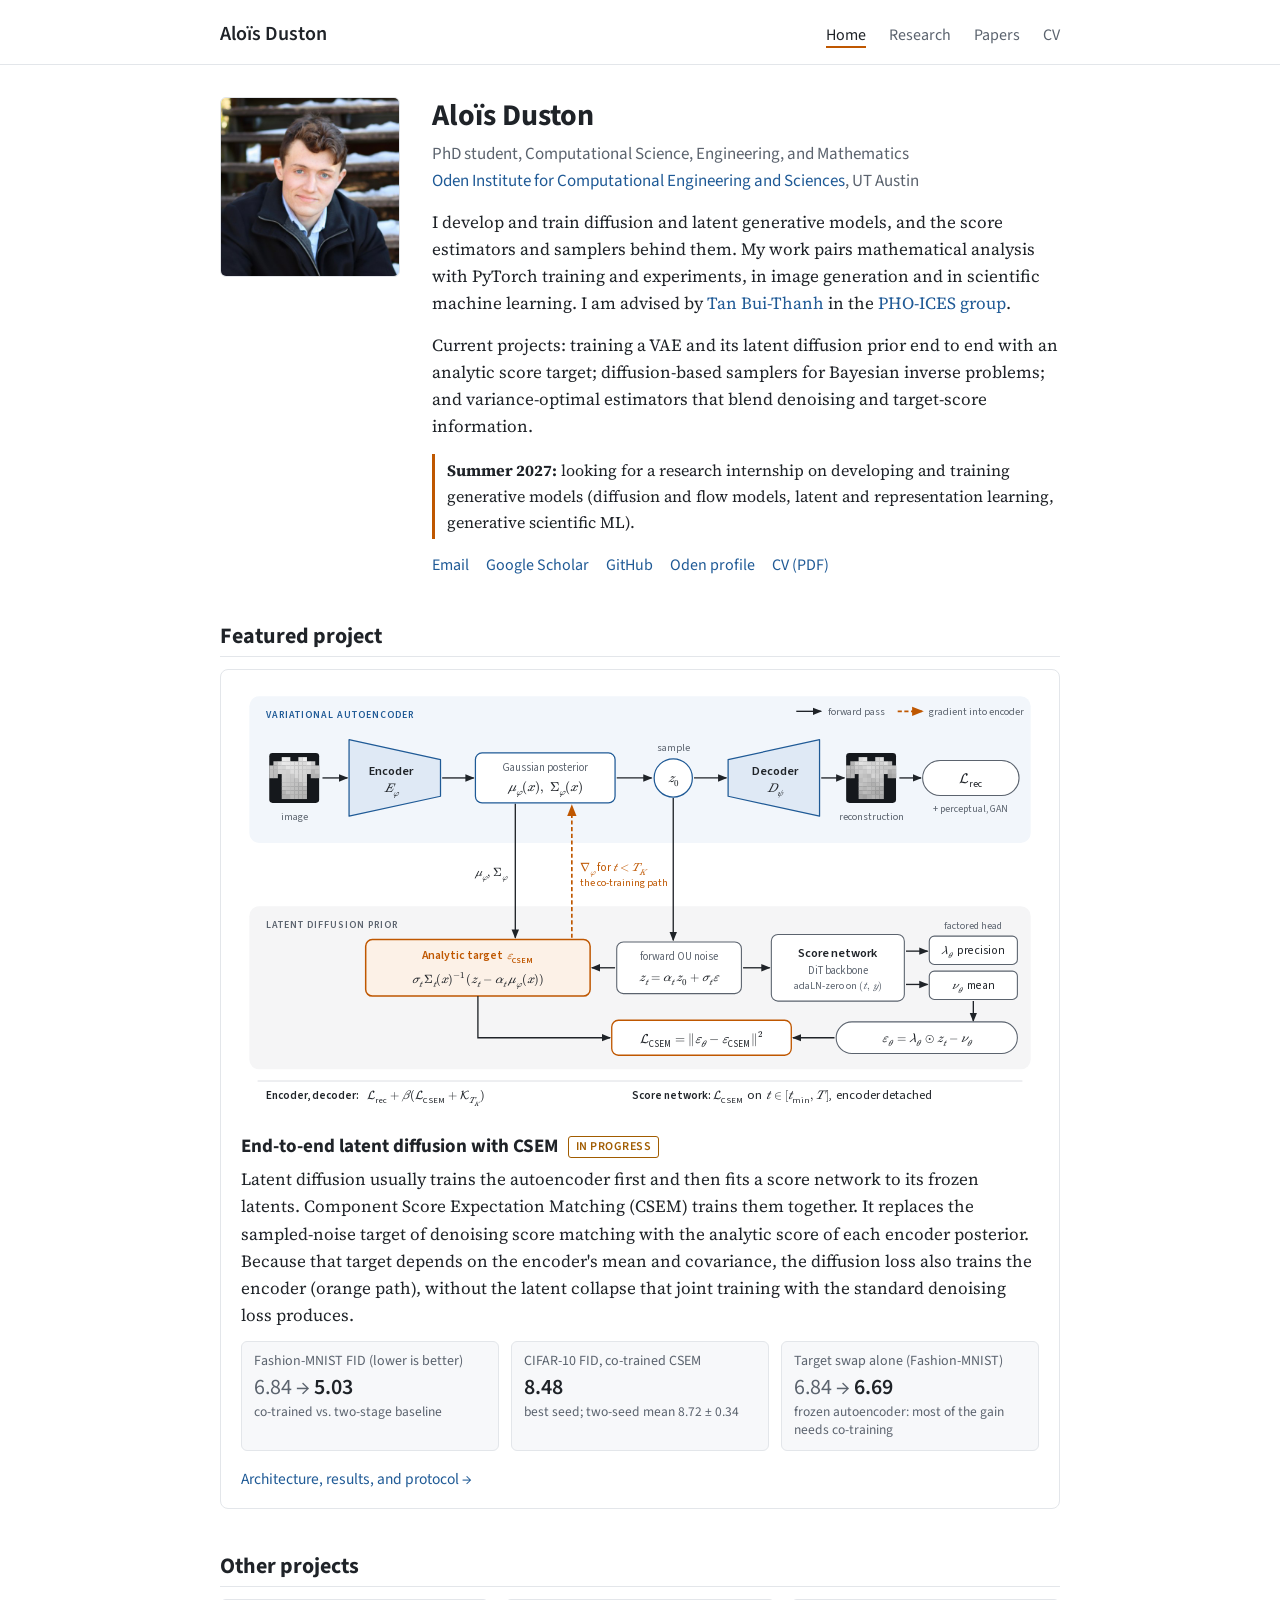
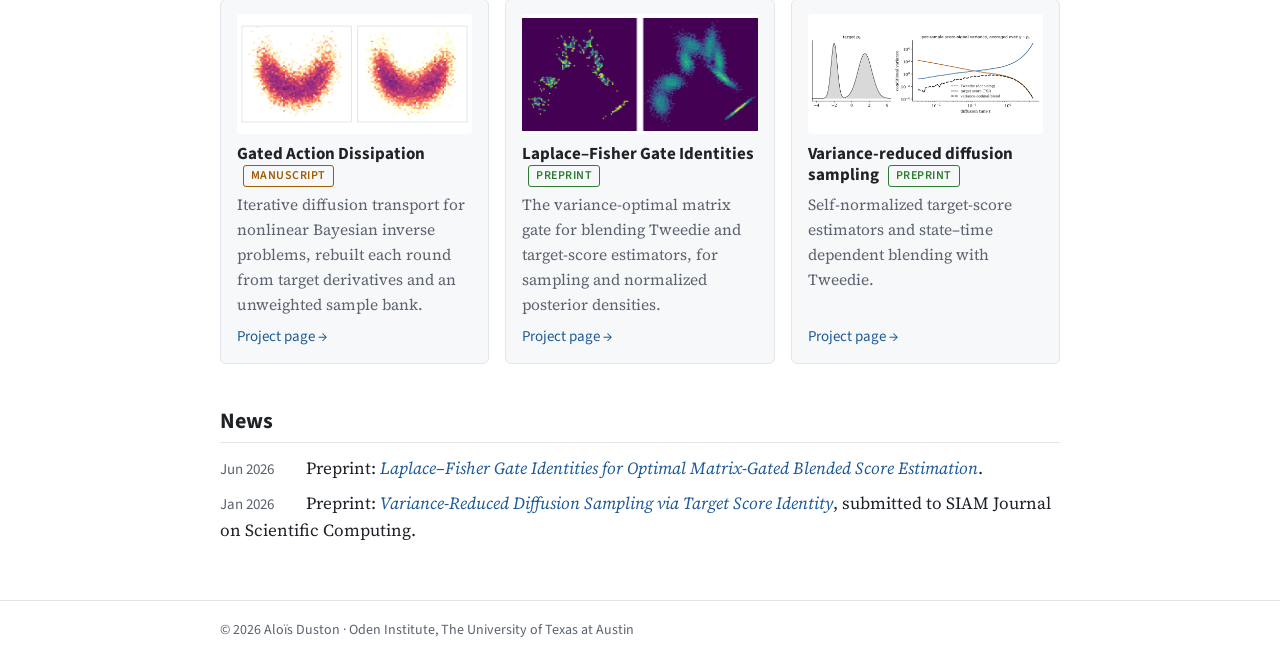
==== index.html @ 41636a91 "Add files via upload" ====
<!doctype html>
<html lang="en">
<head>
  <meta charset="utf-8">
  <meta name="viewport" content="width=device-width, initial-scale=1">
  <title>Aloïs Duston</title>
  <meta name="description" content="Aloïs Duston — PhD student at the Oden Institute, UT Austin. Develops and trains diffusion and latent generative models, score estimators, and diffusion samplers for Bayesian inverse problems.">
  <meta property="og:type" content="website">
  <meta property="og:title" content="Aloïs Duston — generative modeling and score-based methods">
  <meta property="og:description" content="PhD student at the Oden Institute, UT Austin: end-to-end latent diffusion (CSEM), variance-optimal score estimation, and diffusion samplers for Bayesian inverse problems.">
  <meta property="og:url" content="https://alduston.github.io/">
  <meta property="og:image" content="https://alduston.github.io/assets/img/og_card.png">
  <meta name="twitter:card" content="summary_large_image">
  <link rel="canonical" href="https://alduston.github.io/">
  <link rel="preconnect" href="https://fonts.googleapis.com">
  <link rel="preconnect" href="https://fonts.gstatic.com" crossorigin>
  <link href="https://fonts.googleapis.com/css2?family=Source+Sans+3:wght@400;600&family=Source+Serif+4:ital,wght@0,400;0,600;1,400&display=swap" rel="stylesheet">
  <link rel="stylesheet" href="assets/style.css">
  <script type="application/ld+json">
  {
    "@context": "https://schema.org",
    "@type": "Person",
    "name": "Aloïs Duston",
    "url": "https://alduston.github.io/",
    "jobTitle": "PhD student",
    "affiliation": {"@type": "Organization", "name": "Oden Institute for Computational Engineering and Sciences, The University of Texas at Austin"},
    "knowsAbout": ["diffusion models", "latent diffusion", "variational autoencoders", "score-based generative modeling", "Bayesian inverse problems", "scientific machine learning"],
    "sameAs": [
      "https://scholar.google.com/citations?user=nfPSQykAAAAJ",
      "https://github.com/alduston",
      "https://www.linkedin.com/in/alo%C3%AFs-duston-0512a819a/"
    ]
  }
  </script>
</head>
<body>
<header class="site">
  <div class="wrap">
    <a class="name" href="index.html">Aloïs Duston</a>
    <nav>
      <a href="index.html" class="active">Home</a>
      <a href="research.html">Research</a>
      <a href="papers.html">Papers</a>
      <a href="cv.html">CV</a>
    </nav>
  </div>
</header>

<main class="wrap">
  <section class="intro">
    <img class="portrait" src="assets/img/profile.jpg" alt="Aloïs Duston">
    <div>
      <h1>Aloïs Duston</h1>
      <div class="role">
        PhD student, Computational Science, Engineering, and Mathematics<br>
        <a href="https://oden.utexas.edu/">Oden Institute for Computational Engineering and Sciences</a>, UT Austin
      </div>
      <p>
        I develop and train diffusion and latent generative models, and the score estimators and
        samplers behind them. My work pairs mathematical analysis with PyTorch training and
        experiments, in image generation and in scientific machine learning. I am advised by
        <a href="https://oden.utexas.edu/people/directory/Tan-Bui/">Tan Bui-Thanh</a> in the
        <a href="https://phoices.netlify.app/">PHO-ICES group</a>.
      </p>
      <p>
        Current projects: training a VAE and its latent diffusion prior end to end with an analytic
        score target; diffusion-based samplers for Bayesian inverse problems; and
        variance-optimal estimators that blend denoising and target-score information.
      </p>
      <!-- Remove or edit this line once the internship search is settled. -->
      <p class="seeking">
        <b>Summer 2027:</b> looking for a research internship on developing and training generative
        models (diffusion and flow models, latent and representation learning, generative scientific ML).
      </p>
      <div class="links">
        <a href="mailto:alois.duston@utexas.edu">Email</a>
        <a href="https://scholar.google.com/citations?user=nfPSQykAAAAJ&amp;hl=en">Google Scholar</a>
        <a href="https://github.com/alduston">GitHub</a>
        <a href="https://oden.utexas.edu/people/directory/Alois-Duston/">Oden profile</a>
        <a href="assets/Alois_Duston_CV.pdf">CV (PDF)</a>
      </div>
    </div>
  </section>

  <h2>Featured project</h2>
  <section class="feature">
    <a href="research.html#csem"><img src="assets/img/csem_cotraining.svg" alt="CSEM co-training architecture: encoder, Gaussian posterior, decoder, a DiT score network with a factored head, and an analytic score target computed from the encoder's mean and covariance, through which gradients reach the encoder"></a>
    <h3>End-to-end latent diffusion with CSEM <span class="tag wip">In progress</span></h3>
    <p>
      Latent diffusion usually trains the autoencoder first and then fits a score network to its
      frozen latents. Component Score Expectation Matching (CSEM) trains them together. It replaces
      the sampled-noise target of denoising score matching with the analytic score of each encoder
      posterior. Because that target depends on the encoder's mean and covariance, the diffusion loss
      also trains the encoder (orange path), without the latent collapse that joint training with the
      standard denoising loss produces.
    </p>
    <!-- Fashion-MNIST tiles: Table 1 of the CSEM report (RK4, 20 steps), pending the matched audit.
         CIFAR-10 tile: current flat CSEM runs, epoch 800, RK4-20, CFG 2.5 (see research.html#csem). -->
    <div class="stats">
      <div class="stat">
        <div class="label">Fashion-MNIST FID (lower is better)</div>
        <div class="value"><span class="from">6.84 →</span> 5.03</div>
        <div class="ctx">co-trained vs. two-stage baseline</div>
      </div>
      <div class="stat">
        <div class="label">CIFAR-10 FID, co-trained CSEM</div>
        <div class="value">8.48</div>
        <div class="ctx">best seed; two-seed mean 8.72&nbsp;±&nbsp;0.34</div>
      </div>
      <div class="stat">
        <div class="label">Target swap alone (Fashion-MNIST)</div>
        <div class="value"><span class="from">6.84 →</span> 6.69</div>
        <div class="ctx">frozen autoencoder: most of the gain needs co-training</div>
      </div>
    </div>
    <a class="more" href="research.html#csem">Architecture, results, and protocol →</a>
  </section>

  <h2>Other projects</h2>
  <div class="cards three">
    <div class="card">
      <img src="assets/img/gad_thumb.png" alt="Earthquake-location posterior, depth versus offset: NUTS reference and annealed GN-GAD">
      <h3>Gated Action Dissipation <span class="tag wip">Manuscript</span></h3>
      <p>Iterative diffusion transport for nonlinear Bayesian inverse problems, rebuilt each round from target derivatives and an unweighted sample bank.</p>
      <a class="more" href="research.html#gad">Project page →</a>
    </div>
    <div class="card">
      <img src="assets/img/lfgi_thumb.png" alt="Samples from an eight-dimensional mixture: Tweedie score estimator (fragmented) beside LFGI (smooth, matching the target)">
      <h3>Laplace–Fisher Gate Identities <span class="tag preprint">Preprint</span></h3>
      <p>The variance-optimal matrix gate for blending Tweedie and target-score estimators, for sampling and normalized posterior densities.</p>
      <a class="more" href="research.html#lfgi">Project page →</a>
    </div>
    <div class="card">
      <img src="assets/img/tsi_blend.png" alt="Tweedie and target-score variance across diffusion time">
      <h3>Variance-reduced diffusion sampling <span class="tag preprint">Preprint</span></h3>
      <p>Self-normalized target-score estimators and state–time dependent blending with Tweedie.</p>
      <a class="more" href="research.html#tsi">Project page →</a>
    </div>
  </div>

  <h2>News</h2>
  <ul class="plain news">
    <li><span class="date">Jun 2026</span> Preprint: <a href="https://arxiv.org/abs/2606.25169"><i>Laplace–Fisher Gate Identities for Optimal Matrix-Gated Blended Score Estimation</i></a>.</li>
    <li><span class="date">Jan 2026</span> Preprint: <a href="https://arxiv.org/abs/2601.01594"><i>Variance-Reduced Diffusion Sampling via Target Score Identity</i></a>, submitted to SIAM Journal on Scientific Computing.</li>
  </ul>
</main>

<footer>
  <div class="wrap">© 2026 Aloïs Duston · Oden Institute, The University of Texas at Austin</div>
</footer>
</body>
</html>
---- assets/style.css ----
:root {
  --text: #1f2328;
  --muted: #5b636e;
  --rule: #e3e6ea;
  --link: #1f5a96;
  --accent: #bf5700;          /* UT burnt orange, used sparingly */
  --bg: #ffffff;
  --card: #f7f8fa;
  --ok: #2e7d32;
  --wip: #a15c00;
  --sans: "Source Sans 3", "Helvetica Neue", Arial, sans-serif;
}

* { box-sizing: border-box; }

html { -webkit-text-size-adjust: 100%; }

body {
  margin: 0;
  background: var(--bg);
  color: var(--text);
  font: 17px/1.6 "Source Serif 4", Georgia, "Times New Roman", serif;
}

a { color: var(--link); text-decoration: none; }
a:hover { text-decoration: underline; }

.wrap { max-width: 880px; margin: 0 auto; padding: 0 20px; }

/* ---------- header / nav ---------- */
header.site {
  border-bottom: 1px solid var(--rule);
  font-family: var(--sans);
}
header.site .wrap {
  display: flex; flex-wrap: wrap; align-items: baseline; justify-content: space-between;
  gap: 8px 24px; padding-top: 18px; padding-bottom: 14px;
}
header.site .name { font-size: 20px; font-weight: 600; color: var(--text); }
header.site nav a { margin-left: 20px; color: var(--muted); font-size: 16px; }
header.site nav a:first-child { margin-left: 0; }
header.site nav a.active { color: var(--text); border-bottom: 2px solid var(--accent); }
header.site nav a:hover { color: var(--text); text-decoration: none; }

main.wrap { padding-top: 32px; padding-bottom: 48px; }

h1, h2, h3, h4 { font-family: var(--sans); line-height: 1.25; }
h1 { font-size: 30px; margin: 0 0 6px; }
h2 { font-size: 22px; margin: 44px 0 12px; padding-bottom: 6px; border-bottom: 1px solid var(--rule); }
h3 { font-size: 19px; margin: 28px 0 6px; }
h4 { font-size: 16.5px; margin: 22px 0 6px; }
p { margin: 0 0 14px; }

/* ---------- home intro ---------- */
.intro { display: flex; gap: 32px; align-items: flex-start; }
.intro img.portrait {
  width: 180px; height: 180px; object-fit: cover; border-radius: 6px; flex: none;
  border: 1px solid var(--rule);
}
.intro .role { color: var(--muted); margin-bottom: 14px; font-family: var(--sans); }
.links { font-family: var(--sans); font-size: 16px; margin-top: 10px; }
.links a { margin-right: 14px; white-space: nowrap; }
.seeking {
  font-size: 16px; border-left: 3px solid var(--accent); padding: 4px 0 4px 12px; margin: 4px 0 14px;
}

/* ---------- featured project (home) ---------- */
.feature {
  border: 1px solid var(--rule); border-radius: 8px; padding: 18px 20px 16px; background: #fff;
}
.feature > a img { display: block; width: 100%; height: auto; }
.feature h3 { margin: 14px 0 8px; }
.feature p { margin-bottom: 12px; }
.feature .more { font-family: var(--sans); font-size: 15.5px; }

/* stat tiles: label, value, context */
.stats { display: grid; grid-template-columns: repeat(3, 1fr); gap: 12px; margin: 4px 0 14px; }
.stat { background: var(--card); border: 1px solid var(--rule); border-radius: 6px; padding: 10px 12px; }
.stat .label { font: 14px/1.3 var(--sans); color: var(--muted); }
.stat .value { font: 600 22px/1.25 var(--sans); color: var(--text); margin: 3px 0 2px; }
.stat .value .from { font-weight: 400; color: var(--muted); }
.stat .ctx { font: 13.5px/1.35 var(--sans); color: var(--muted); }

/* ---------- project cards (home) ---------- */
.cards { display: grid; grid-template-columns: repeat(2, 1fr); gap: 16px; }
.cards.three { grid-template-columns: repeat(3, 1fr); }
.card {
  background: var(--card); border: 1px solid var(--rule); border-radius: 6px;
  padding: 14px 16px; display: flex; flex-direction: column;
}
.card img { width: 100%; height: 150px; object-fit: contain; background: #fff; border-radius: 4px; margin-bottom: 10px; }
.cards.three .card img { height: 120px; }
.card h3 { margin: 0 0 6px; font-size: 17px; }
.card p { font-size: 15.5px; color: var(--muted); margin: 0 0 8px; }
.card .more { margin-top: auto; font-family: var(--sans); font-size: 15px; }

/* ---------- status tags ---------- */
.tag {
  display: inline-block; font: 600 12px/1 var(--sans);
  letter-spacing: .04em; text-transform: uppercase; padding: 4px 7px; border-radius: 3px;
  vertical-align: middle; margin-left: 6px; white-space: nowrap;
}
.tag.preprint { color: var(--ok); border: 1px solid var(--ok); }
.tag.wip { color: var(--wip); border: 1px solid var(--wip); }

/* ---------- research page ---------- */
.theme-intro { color: var(--muted); }
.jump { font-family: var(--sans); font-size: 15.5px; color: var(--muted); margin: 0 0 6px; }
.jump a { margin-right: 4px; }
.project { margin-top: 30px; padding-top: 4px; }
h2 + .project, .theme-intro + .project { margin-top: 0; }
.project > h3:first-child { margin-top: 20px; }
.project .meta { font-family: var(--sans); font-size: 15px; color: var(--muted); margin-bottom: 10px; }
.project ul { margin: 0 0 14px; padding-left: 22px; }
.project li { margin-bottom: 6px; }
.project ul.compact li { margin-bottom: 3px; }
figure { margin: 18px 0 22px; }
figure img { width: 100%; height: auto; border: 1px solid var(--rule); border-radius: 4px; }
figure.diagram img { border: none; }
figcaption { font-size: 14.5px; color: var(--muted); margin-top: 6px; line-height: 1.5; }
figure.narrow { max-width: 640px; margin-left: auto; margin-right: auto; }
.fig-row { display: grid; grid-template-columns: 1fr 1fr; gap: 14px; }
.results-row { display: grid; grid-template-columns: 1.15fr 1fr; gap: 20px; align-items: start; margin: 12px 0 8px; }
.results-row figure { margin: 0; }
.note {
  border-left: 3px solid var(--wip); background: #fbf7f1; padding: 8px 12px;
  font-size: 15px; color: var(--muted); margin: 12px 0 16px;
}
.note.neutral { border-left-color: #b7bec7; background: var(--card); }
.note b { color: var(--text); }

/* results table */
.table-wrap { overflow-x: auto; }
table.results { border-collapse: collapse; width: 100%; font: 15px/1.35 var(--sans); }
table.results caption { caption-side: bottom; text-align: left; font-size: 14px; color: var(--muted); padding-top: 8px; line-height: 1.45; }
table.results th, table.results td { padding: 6px 8px; border-bottom: 1px solid var(--rule); text-align: left; vertical-align: top; }
table.results thead th { border-bottom: 1.5px solid var(--text); font-weight: 600; }
table.results td.num, table.results th.num { text-align: right; font-variant-numeric: tabular-nums; white-space: nowrap; }
table.results tr.best td { font-weight: 600; }
table.results tr.floor td { color: var(--muted); border-bottom: none; }

/* ---------- papers page ---------- */
.pub { display: flex; gap: 18px; margin: 0 0 26px; }
.pub img { width: 170px; height: 105px; object-fit: contain; flex: none; border: 1px solid var(--rule); border-radius: 4px; background: #fff; }
.pub .title { font-weight: 600; }
.pub .authors, .pub .venue { font-size: 15.5px; color: var(--muted); }
.pub .authors b { color: var(--text); font-weight: 600; }
.pub .plinks { font-family: var(--sans); font-size: 15px; margin-top: 4px; }
.pub .plinks a { margin-right: 12px; }

/* ---------- cv ---------- */
.cv-item { display: flex; justify-content: space-between; gap: 16px; margin-bottom: 10px; }
.cv-item .when { color: var(--muted); white-space: nowrap; font-family: var(--sans); font-size: 15px; }
.cv-head { display: flex; flex-wrap: wrap; align-items: baseline; justify-content: space-between; gap: 8px 16px; }
.cv-download {
  font: 600 15px/1 var(--sans); padding: 9px 14px; border-radius: 4px;
  border: 1px solid var(--link); color: var(--link); white-space: nowrap;
}
.cv-download:hover { background: var(--link); color: #fff; text-decoration: none; }
.cv-summary { margin-top: 10px; }
.cv-sub { color: var(--muted); font-size: 15.5px; }
.cv-item.cv-project { margin: 12px 0 2px 0; }
.cv-item.cv-project a { font-weight: 600; }
ul.cv-list { margin: 0 0 14px; padding-left: 22px; font-size: 16px; }
ul.cv-list li { margin-bottom: 4px; }
.cv-pubs li, .cv-skills li { margin-bottom: 12px; }
.cv-pubs u { text-decoration: none; font-weight: 600; }
ul.plain { list-style: none; padding: 0; margin: 0; }
ul.plain li { margin-bottom: 8px; }
.news .date { display: inline-block; min-width: 82px; color: var(--muted); font-family: var(--sans); font-size: 15px; }

footer {
  border-top: 1px solid var(--rule); color: var(--muted); font-size: 14px; padding: 18px 0 30px;
  font-family: var(--sans);
}

/* ---------- details / bibtex ---------- */
details { margin: 6px 0 14px; }
details summary { cursor: pointer; color: var(--link); font-family: var(--sans); font-size: 15px; }
pre {
  background: var(--card); border: 1px solid var(--rule); border-radius: 4px; padding: 10px 12px;
  font: 13px/1.45 ui-monospace, SFMono-Regular, Menlo, Consolas, monospace; overflow-x: auto; margin: 8px 0 0;
}

.mobile-hint { display: none; }

/* ---------- narrow screens ---------- */
@media (max-width: 760px) {
  .cards.three { grid-template-columns: 1fr 1fr; }
  .results-row { grid-template-columns: 1fr; }
}
@media (max-width: 680px) {
  body { font-size: 16px; }
  table.results td.num, table.results th.num { white-space: normal; }
  .wrap { padding: 0 16px; }
  .intro { flex-direction: column; gap: 18px; }
  .intro img.portrait { width: 140px; height: 140px; }
  .cards, .cards.three, .fig-row, .stats { grid-template-columns: 1fr; }
  .feature { padding: 14px 14px 12px; }
  .pub { flex-direction: column; gap: 8px; }
  .pub img { width: 100%; height: 140px; }
  header.site nav a { margin-left: 14px; }
  .cv-item { flex-direction: column; gap: 0; }
  .mobile-hint { display: inline; }
}
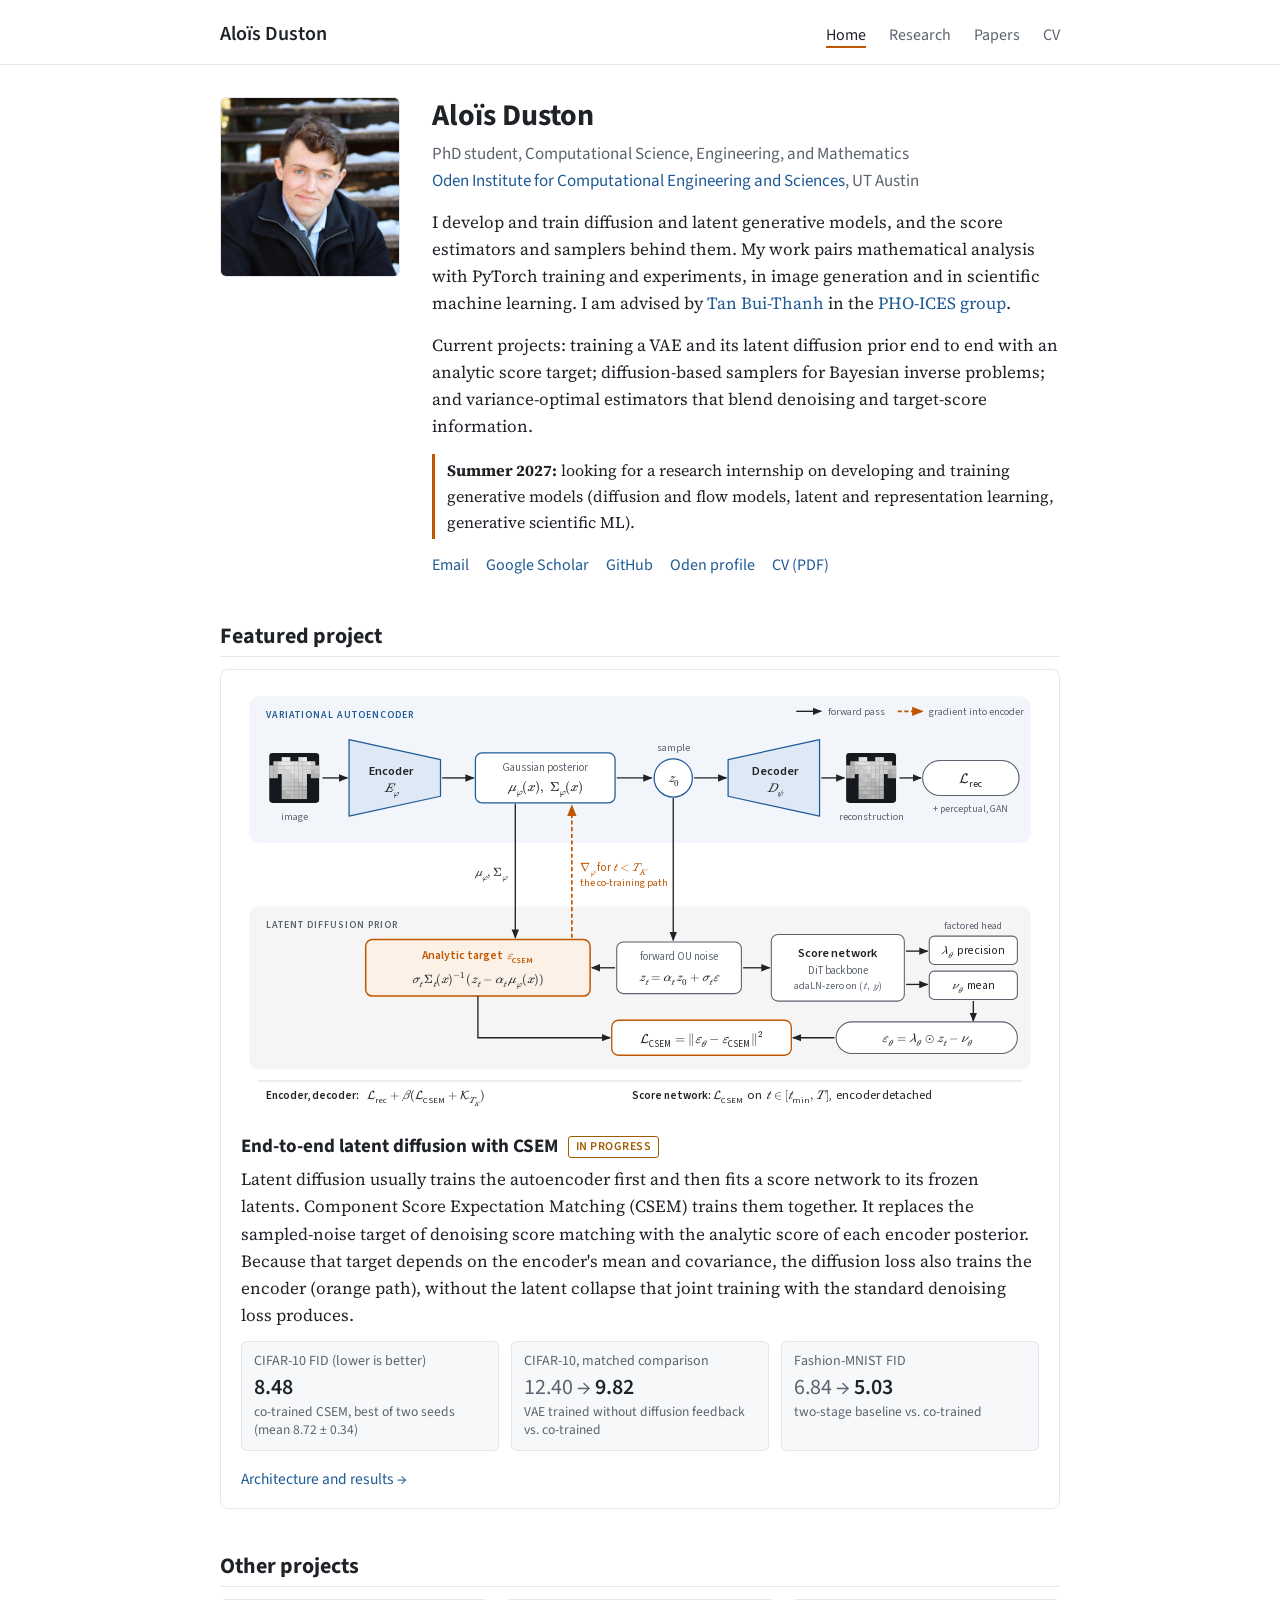
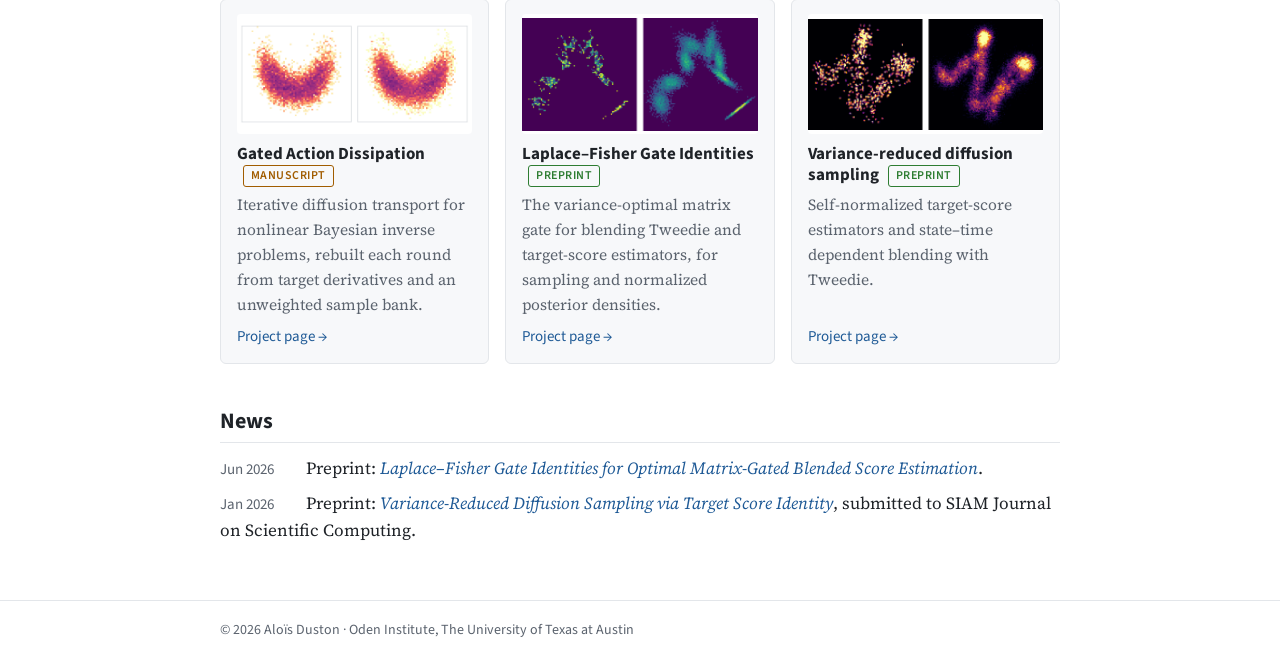
==== commit 182b0af5: "Add files via upload" ====
--- a/index.html
+++ b/index.html
@@ -94,26 +94,26 @@
       also trains the encoder (orange path), without the latent collapse that joint training with the
       standard denoising loss produces.
     </p>
-    <!-- Fashion-MNIST tiles: Table 1 of the CSEM report (RK4, 20 steps), pending the matched audit.
-         CIFAR-10 tile: current flat CSEM runs, epoch 800, RK4-20, CFG 2.5 (see research.html#csem). -->
+    <!-- Same three tiles as research.html#csem. CIFAR-10 headline: current flat CSEM runs (epoch 800,
+         RK4-20, CFG 2.5); matched comparison: earlier sweep; Fashion-MNIST: CSEM report Table 1. -->
     <div class="stats">
       <div class="stat">
-        <div class="label">Fashion-MNIST FID (lower is better)</div>
-        <div class="value"><span class="from">6.84 →</span> 5.03</div>
-        <div class="ctx">co-trained vs. two-stage baseline</div>
+        <div class="label">CIFAR-10 FID (lower is better)</div>
+        <div class="value">8.48</div>
+        <div class="ctx">co-trained CSEM, best of two seeds (mean 8.72&nbsp;±&nbsp;0.34)</div>
       </div>
       <div class="stat">
-        <div class="label">CIFAR-10 FID, co-trained CSEM</div>
-        <div class="value">8.48</div>
-        <div class="ctx">best seed; two-seed mean 8.72&nbsp;±&nbsp;0.34</div>
+        <div class="label">CIFAR-10, matched comparison</div>
+        <div class="value"><span class="from">12.40 →</span> 9.82</div>
+        <div class="ctx">VAE trained without diffusion feedback vs. co-trained</div>
       </div>
       <div class="stat">
-        <div class="label">Target swap alone (Fashion-MNIST)</div>
-        <div class="value"><span class="from">6.84 →</span> 6.69</div>
-        <div class="ctx">frozen autoencoder: most of the gain needs co-training</div>
+        <div class="label">Fashion-MNIST FID</div>
+        <div class="value"><span class="from">6.84 →</span> 5.03</div>
+        <div class="ctx">two-stage baseline vs. co-trained</div>
       </div>
     </div>
-    <a class="more" href="research.html#csem">Architecture, results, and protocol →</a>
+    <a class="more" href="research.html#csem">Architecture and results →</a>
   </section>
 
   <h2>Other projects</h2>
@@ -131,7 +131,7 @@
       <a class="more" href="research.html#lfgi">Project page →</a>
     </div>
     <div class="card">
-      <img src="assets/img/tsi_blend.png" alt="Tweedie and target-score variance across diffusion time">
+      <img src="assets/img/tsi_thumb.png" alt="Samples from a nine-dimensional helix mixture: Tweedie score estimator (fragmented) beside the blended estimator (smooth, matching the target)">
       <h3>Variance-reduced diffusion sampling <span class="tag preprint">Preprint</span></h3>
       <p>Self-normalized target-score estimators and state–time dependent blending with Tweedie.</p>
       <a class="more" href="research.html#tsi">Project page →</a>
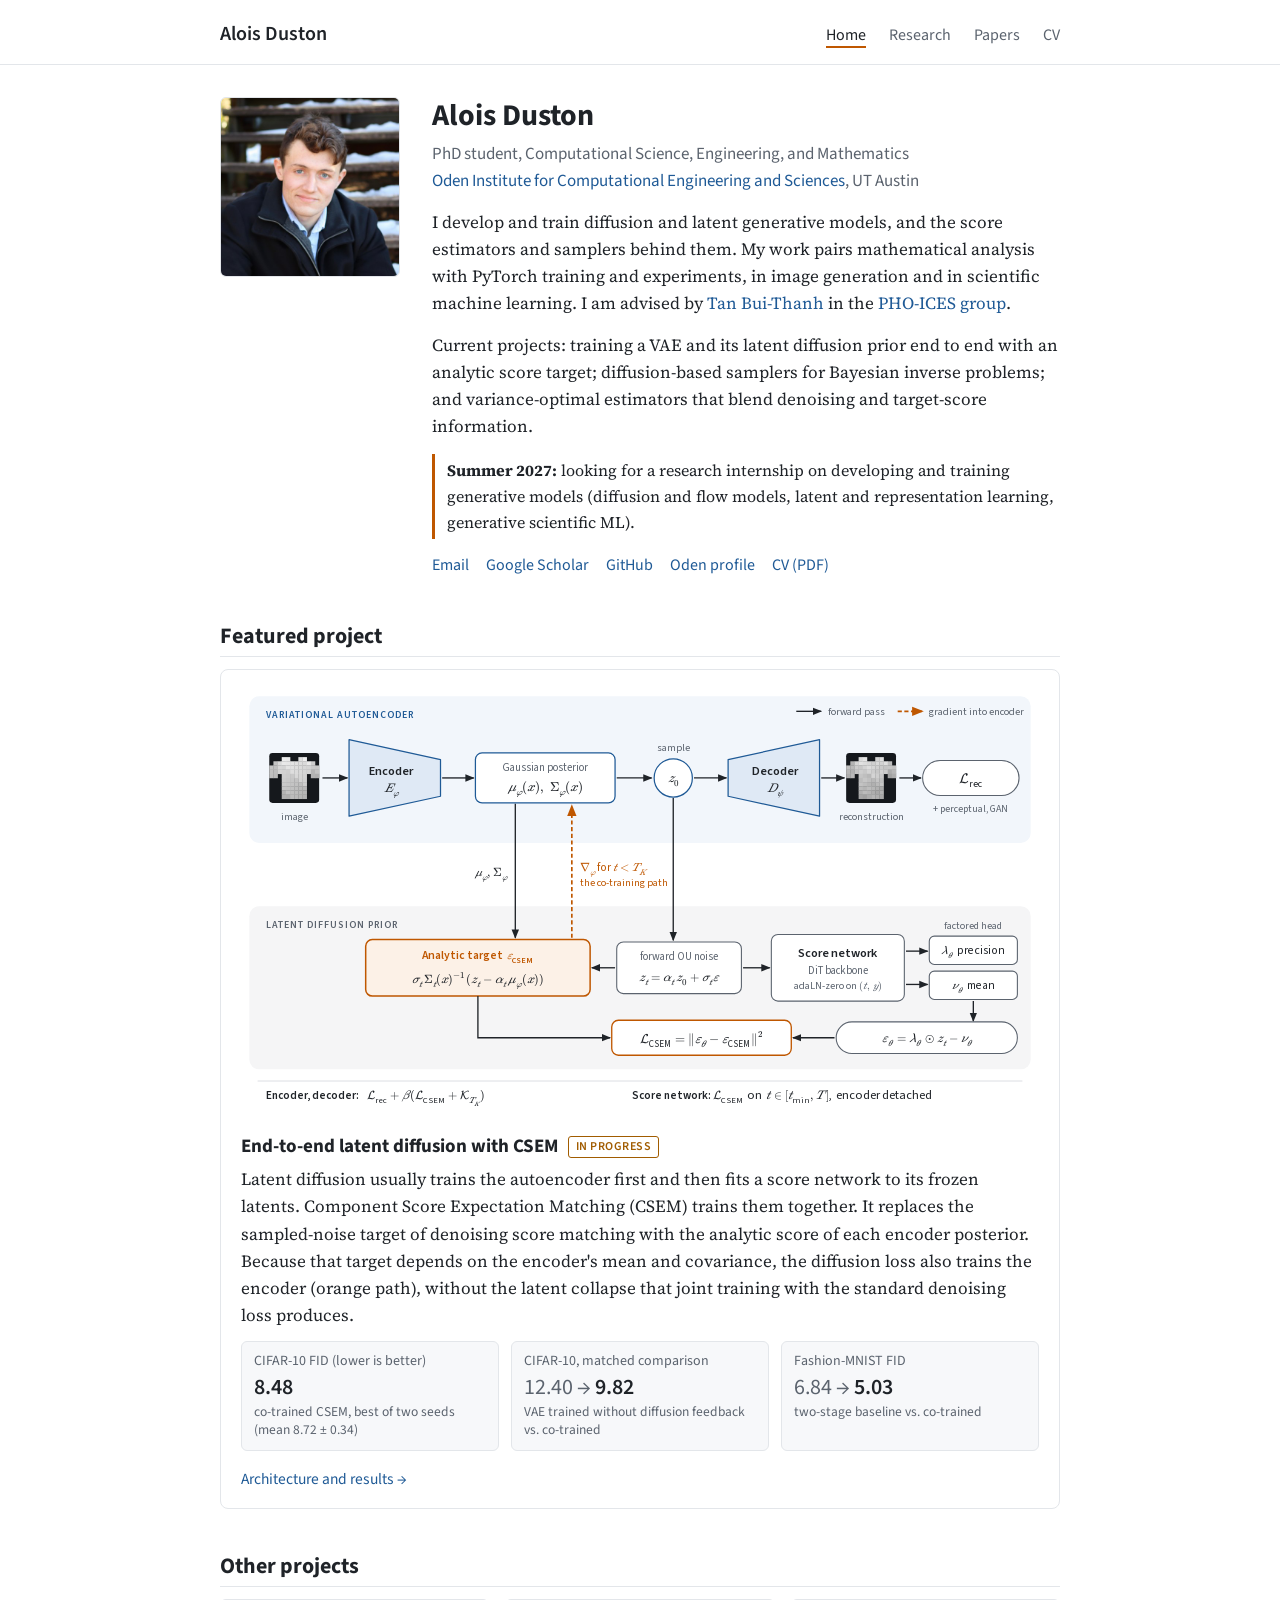
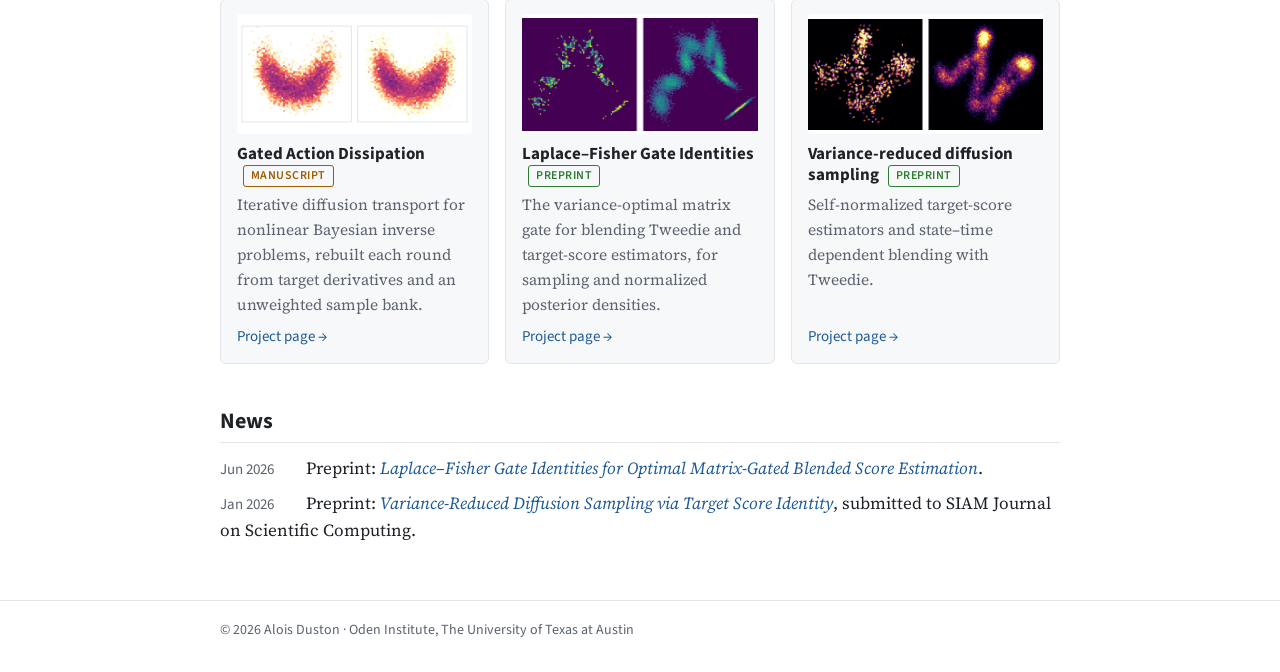
==== commit e86614ae: "Add files via upload" ====
--- a/index.html
+++ b/index.html
@@ -3,10 +3,10 @@
 <head>
   <meta charset="utf-8">
   <meta name="viewport" content="width=device-width, initial-scale=1">
-  <title>Aloïs Duston</title>
-  <meta name="description" content="Aloïs Duston — PhD student at the Oden Institute, UT Austin. Develops and trains diffusion and latent generative models, score estimators, and diffusion samplers for Bayesian inverse problems.">
+  <title>Alois Duston</title>
+  <meta name="description" content="Alois Duston — PhD student at the Oden Institute, UT Austin. Develops and trains diffusion and latent generative models, score estimators, and diffusion samplers for Bayesian inverse problems.">
   <meta property="og:type" content="website">
-  <meta property="og:title" content="Aloïs Duston — generative modeling and score-based methods">
+  <meta property="og:title" content="Alois Duston — generative modeling and score-based methods">
   <meta property="og:description" content="PhD student at the Oden Institute, UT Austin: end-to-end latent diffusion (CSEM), variance-optimal score estimation, and diffusion samplers for Bayesian inverse problems.">
   <meta property="og:url" content="https://alduston.github.io/">
   <meta property="og:image" content="https://alduston.github.io/assets/img/og_card.png">
@@ -20,7 +20,7 @@
   {
     "@context": "https://schema.org",
     "@type": "Person",
-    "name": "Aloïs Duston",
+    "name": "Alois Duston",
     "url": "https://alduston.github.io/",
     "jobTitle": "PhD student",
     "affiliation": {"@type": "Organization", "name": "Oden Institute for Computational Engineering and Sciences, The University of Texas at Austin"},
@@ -36,7 +36,7 @@
 <body>
 <header class="site">
   <div class="wrap">
-    <a class="name" href="index.html">Aloïs Duston</a>
+    <a class="name" href="index.html">Alois Duston</a>
     <nav>
       <a href="index.html" class="active">Home</a>
       <a href="research.html">Research</a>
@@ -48,9 +48,9 @@
 
 <main class="wrap">
   <section class="intro">
-    <img class="portrait" src="assets/img/profile.jpg" alt="Aloïs Duston">
+    <img class="portrait" src="assets/img/profile.jpg" alt="Alois Duston">
     <div>
-      <h1>Aloïs Duston</h1>
+      <h1>Alois Duston</h1>
       <div class="role">
         PhD student, Computational Science, Engineering, and Mathematics<br>
         <a href="https://oden.utexas.edu/">Oden Institute for Computational Engineering and Sciences</a>, UT Austin
@@ -146,7 +146,7 @@
 </main>
 
 <footer>
-  <div class="wrap">© 2026 Aloïs Duston · Oden Institute, The University of Texas at Austin</div>
+  <div class="wrap">© 2026 Alois Duston · Oden Institute, The University of Texas at Austin</div>
 </footer>
 </body>
 </html>
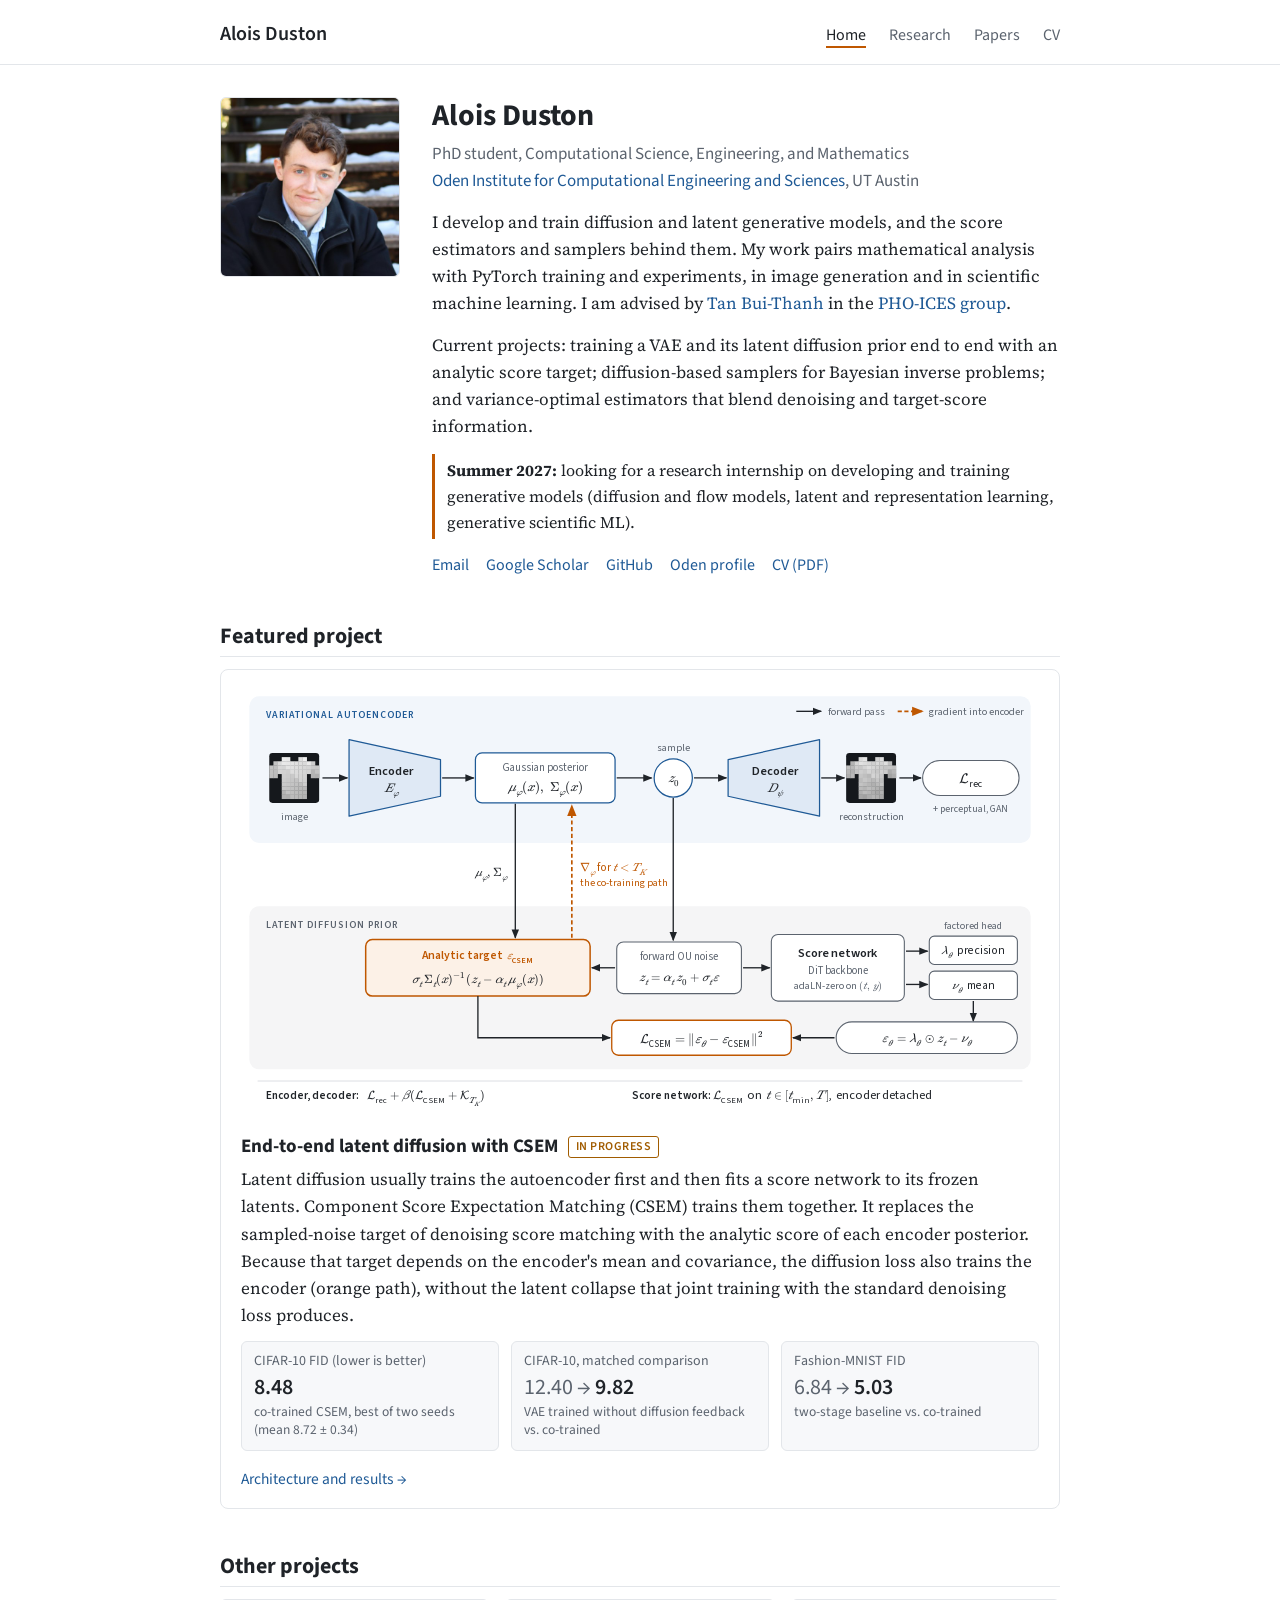
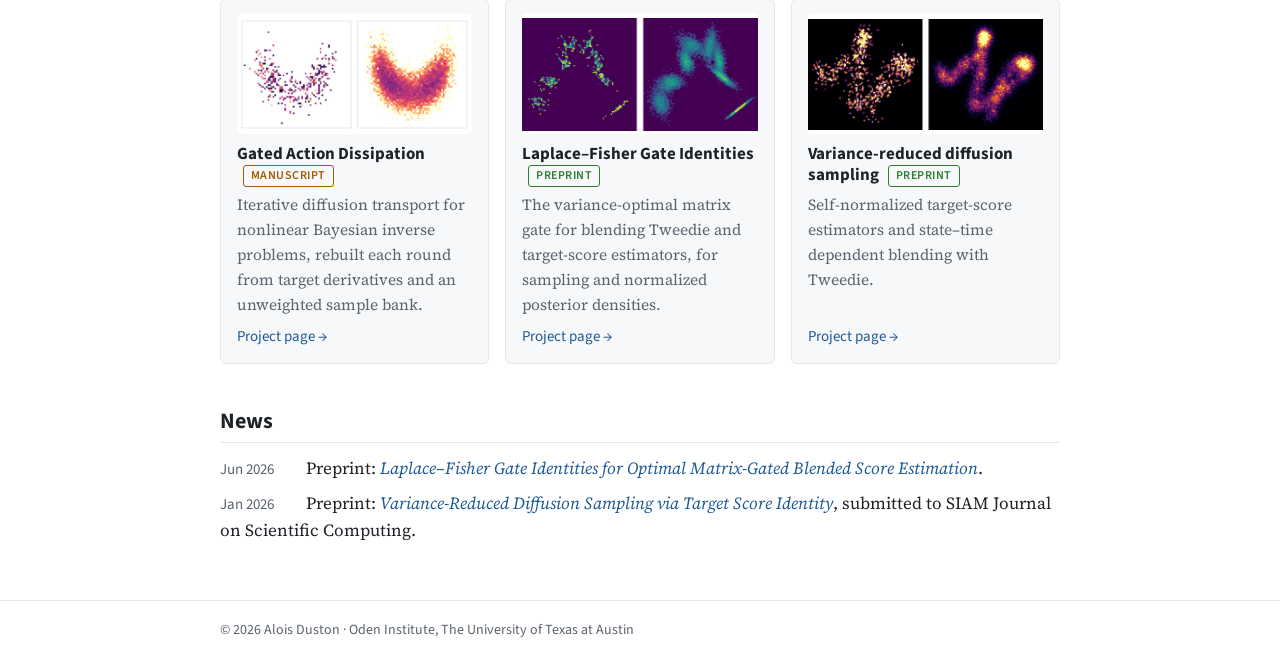
==== commit 39a8fb1a: "Add files via upload" ====
--- a/index.html
+++ b/index.html
@@ -119,7 +119,7 @@
   <h2>Other projects</h2>
   <div class="cards three">
     <div class="card">
-      <img src="assets/img/gad_thumb.png" alt="Earthquake-location posterior, depth versus offset: NUTS reference and annealed GN-GAD">
+      <img src="assets/img/gad_thumb.png" alt="Earthquake E2 posterior, depth versus offset: GN-smMALA (left) and annealed GN-GAD (right), at matched evaluation budgets">
       <h3>Gated Action Dissipation <span class="tag wip">Manuscript</span></h3>
       <p>Iterative diffusion transport for nonlinear Bayesian inverse problems, rebuilt each round from target derivatives and an unweighted sample bank.</p>
       <a class="more" href="research.html#gad">Project page →</a>
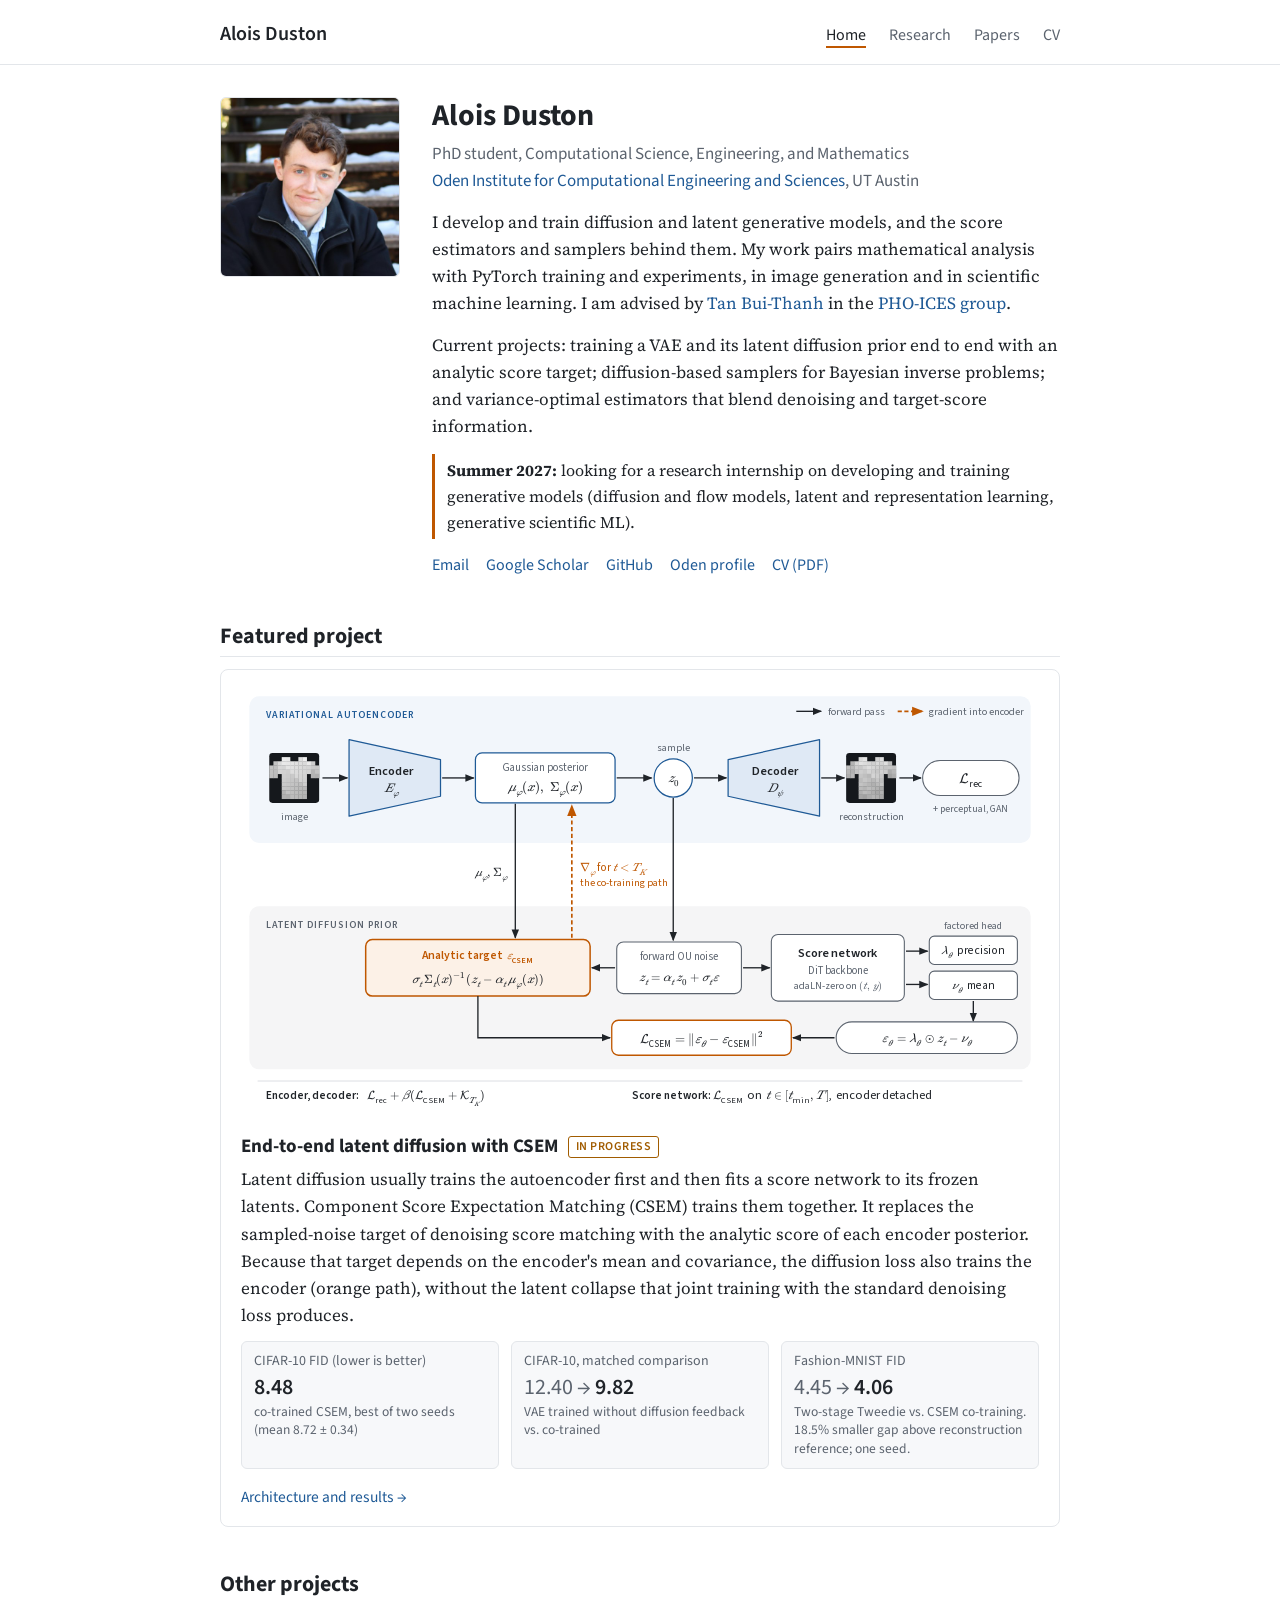
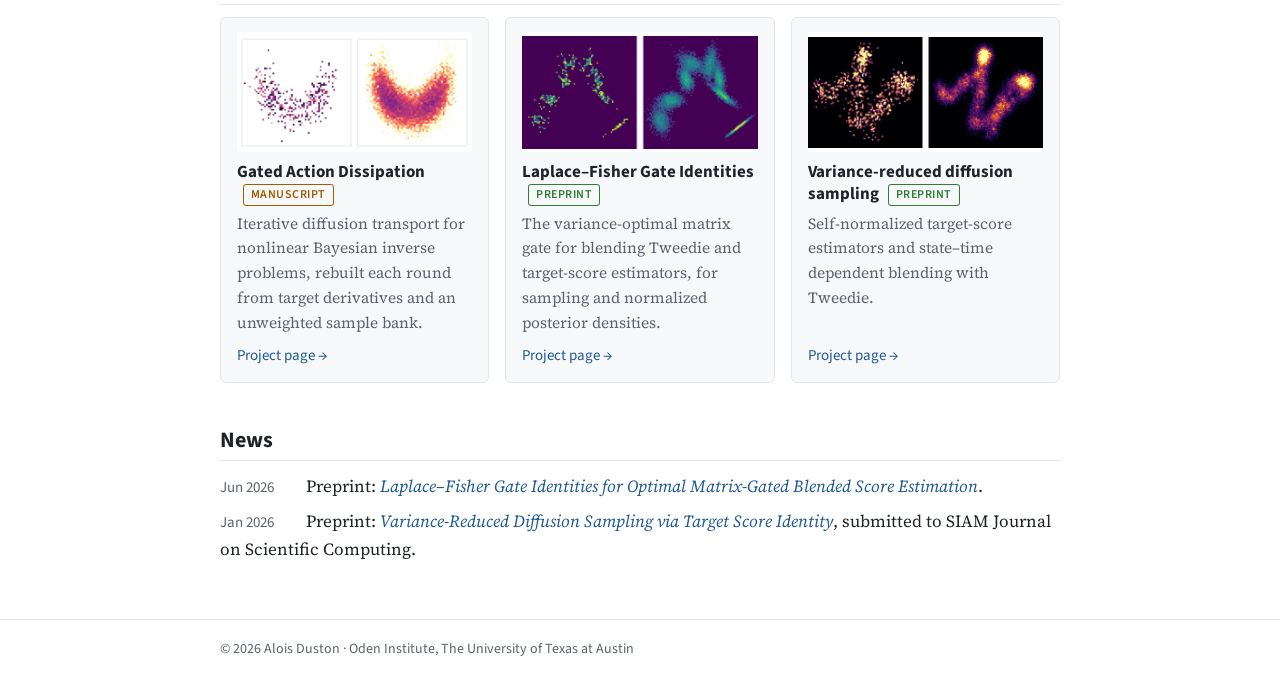
==== commit 0e49dfa4: "Add files via upload" ====
--- a/index.html
+++ b/index.html
@@ -95,7 +95,7 @@
       standard denoising loss produces.
     </p>
     <!-- Same three tiles as research.html#csem. CIFAR-10 headline: current flat CSEM runs (epoch 800,
-         RK4-20, CFG 2.5); matched comparison: earlier sweep; Fashion-MNIST: CSEM report Table 1. -->
+         RK4-20, CFG 2.5); matched comparison: earlier sweep; Fashion-MNIST: preliminary seed-42 reconstruction-matched comparison (16 Nov 2026). -->
     <div class="stats">
       <div class="stat">
         <div class="label">CIFAR-10 FID (lower is better)</div>
@@ -109,8 +109,8 @@
       </div>
       <div class="stat">
         <div class="label">Fashion-MNIST FID</div>
-        <div class="value"><span class="from">6.84 →</span> 5.03</div>
-        <div class="ctx">two-stage baseline vs. co-trained</div>
+        <div class="value"><span class="from">4.45 →</span> 4.06</div>
+        <div class="ctx">Two-stage Tweedie vs. CSEM co-training.<br>18.5% smaller gap above reconstruction reference; one seed.</div>
       </div>
     </div>
     <a class="more" href="research.html#csem">Architecture and results →</a>
@@ -119,7 +119,7 @@
   <h2>Other projects</h2>
   <div class="cards three">
     <div class="card">
-      <img src="assets/img/gad_thumb.png" alt="Earthquake E2 posterior, depth versus offset: GN-smMALA (left) and annealed GN-GAD (right), at matched evaluation budgets">
+      <img src="assets/img/gad_mala_vs_annealed_gad.png" alt="Earthquake E2 posterior, depth versus offset: GN-smMALA (left) and annealed GN-GAD (right), at matched evaluation budgets">
       <h3>Gated Action Dissipation <span class="tag wip">Manuscript</span></h3>
       <p>Iterative diffusion transport for nonlinear Bayesian inverse problems, rebuilt each round from target derivatives and an unweighted sample bank.</p>
       <a class="more" href="research.html#gad">Project page →</a>
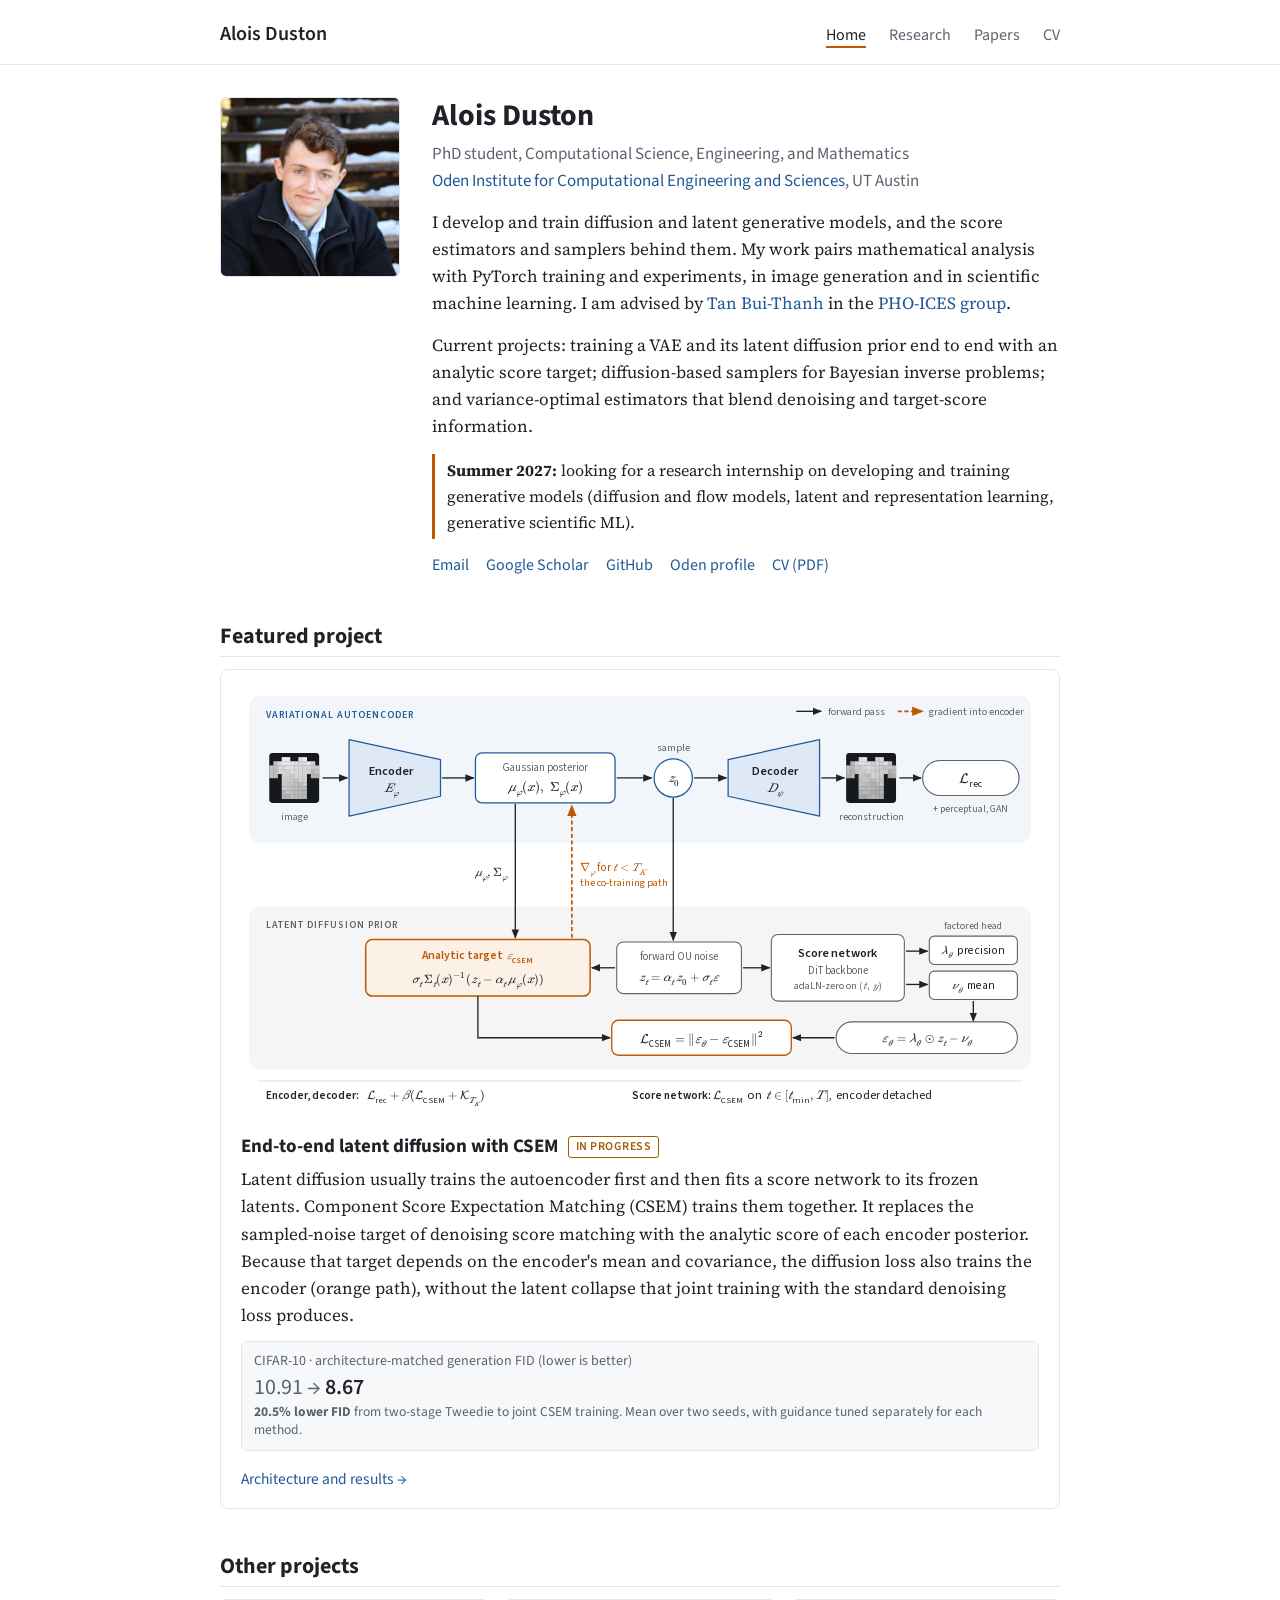
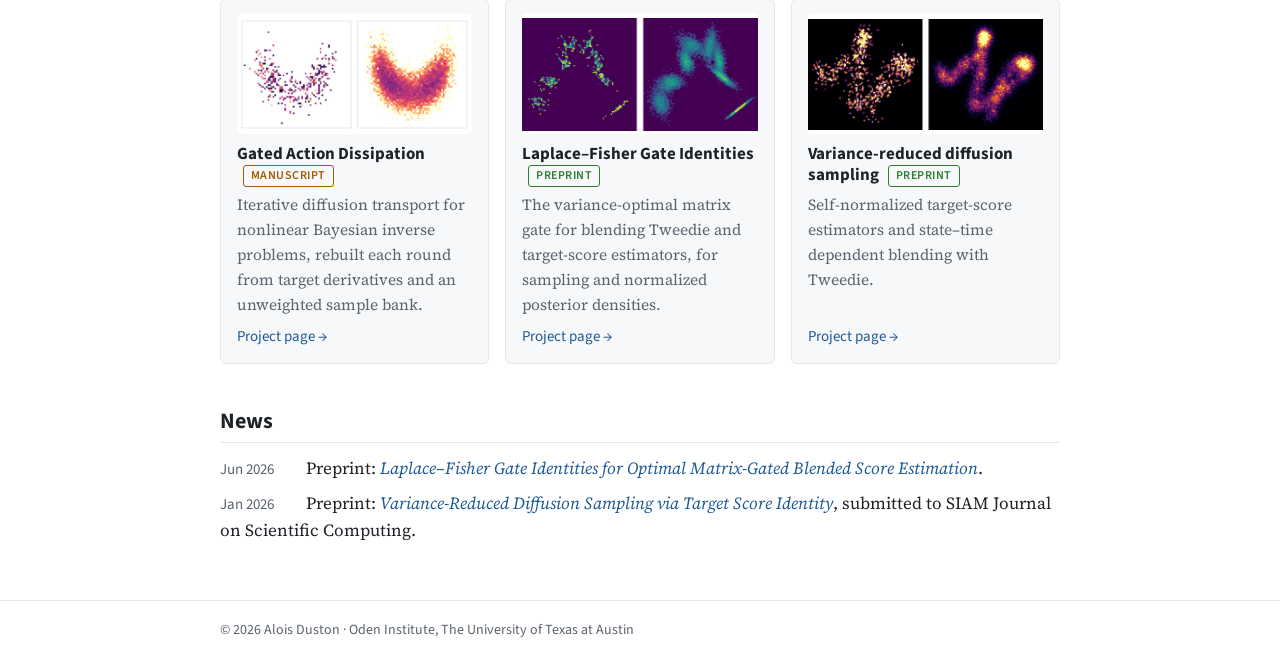
==== commit 27f06030: "Add files via upload" ====
--- a/index.html
+++ b/index.html
@@ -94,23 +94,12 @@
       also trains the encoder (orange path), without the latent collapse that joint training with the
       standard denoising loss produces.
     </p>
-    <!-- Same three tiles as research.html#csem. CIFAR-10 headline: current flat CSEM runs (epoch 800,
-         RK4-20, CFG 2.5); matched comparison: earlier sweep; Fashion-MNIST: preliminary seed-42 reconstruction-matched comparison (16 Nov 2026). -->
-    <div class="stats">
+    <!-- Same two-seed, architecture-matched CIFAR-10 comparison as research.html#csem. -->
+    <div class="stats single">
       <div class="stat">
-        <div class="label">CIFAR-10 FID (lower is better)</div>
-        <div class="value">8.48</div>
-        <div class="ctx">co-trained CSEM, best of two seeds (mean 8.72&nbsp;±&nbsp;0.34)</div>
-      </div>
-      <div class="stat">
-        <div class="label">CIFAR-10, matched comparison</div>
-        <div class="value"><span class="from">12.40 →</span> 9.82</div>
-        <div class="ctx">VAE trained without diffusion feedback vs. co-trained</div>
-      </div>
-      <div class="stat">
-        <div class="label">Fashion-MNIST FID</div>
-        <div class="value"><span class="from">4.45 →</span> 4.06</div>
-        <div class="ctx">Two-stage Tweedie vs. CSEM co-training.<br>18.5% smaller gap above reconstruction reference; one seed.</div>
+        <div class="label">CIFAR-10 · architecture-matched generation FID (lower is better)</div>
+        <div class="value"><span class="from">10.91 →</span> 8.67</div>
+        <div class="ctx"><b>20.5% lower FID</b> from two-stage Tweedie to joint CSEM training. Mean over two seeds, with guidance tuned separately for each method.</div>
       </div>
     </div>
     <a class="more" href="research.html#csem">Architecture and results →</a>
--- a/assets/style.css
+++ b/assets/style.css
@@ -75,6 +75,7 @@
 
 /* stat tiles: label, value, context */
 .stats { display: grid; grid-template-columns: repeat(3, 1fr); gap: 12px; margin: 4px 0 14px; }
+.stats.single { grid-template-columns: 1fr; }
 .stat { background: var(--card); border: 1px solid var(--rule); border-radius: 6px; padding: 10px 12px; }
 .stat .label { font: 14px/1.3 var(--sans); color: var(--muted); }
 .stat .value { font: 600 22px/1.25 var(--sans); color: var(--text); margin: 3px 0 2px; }
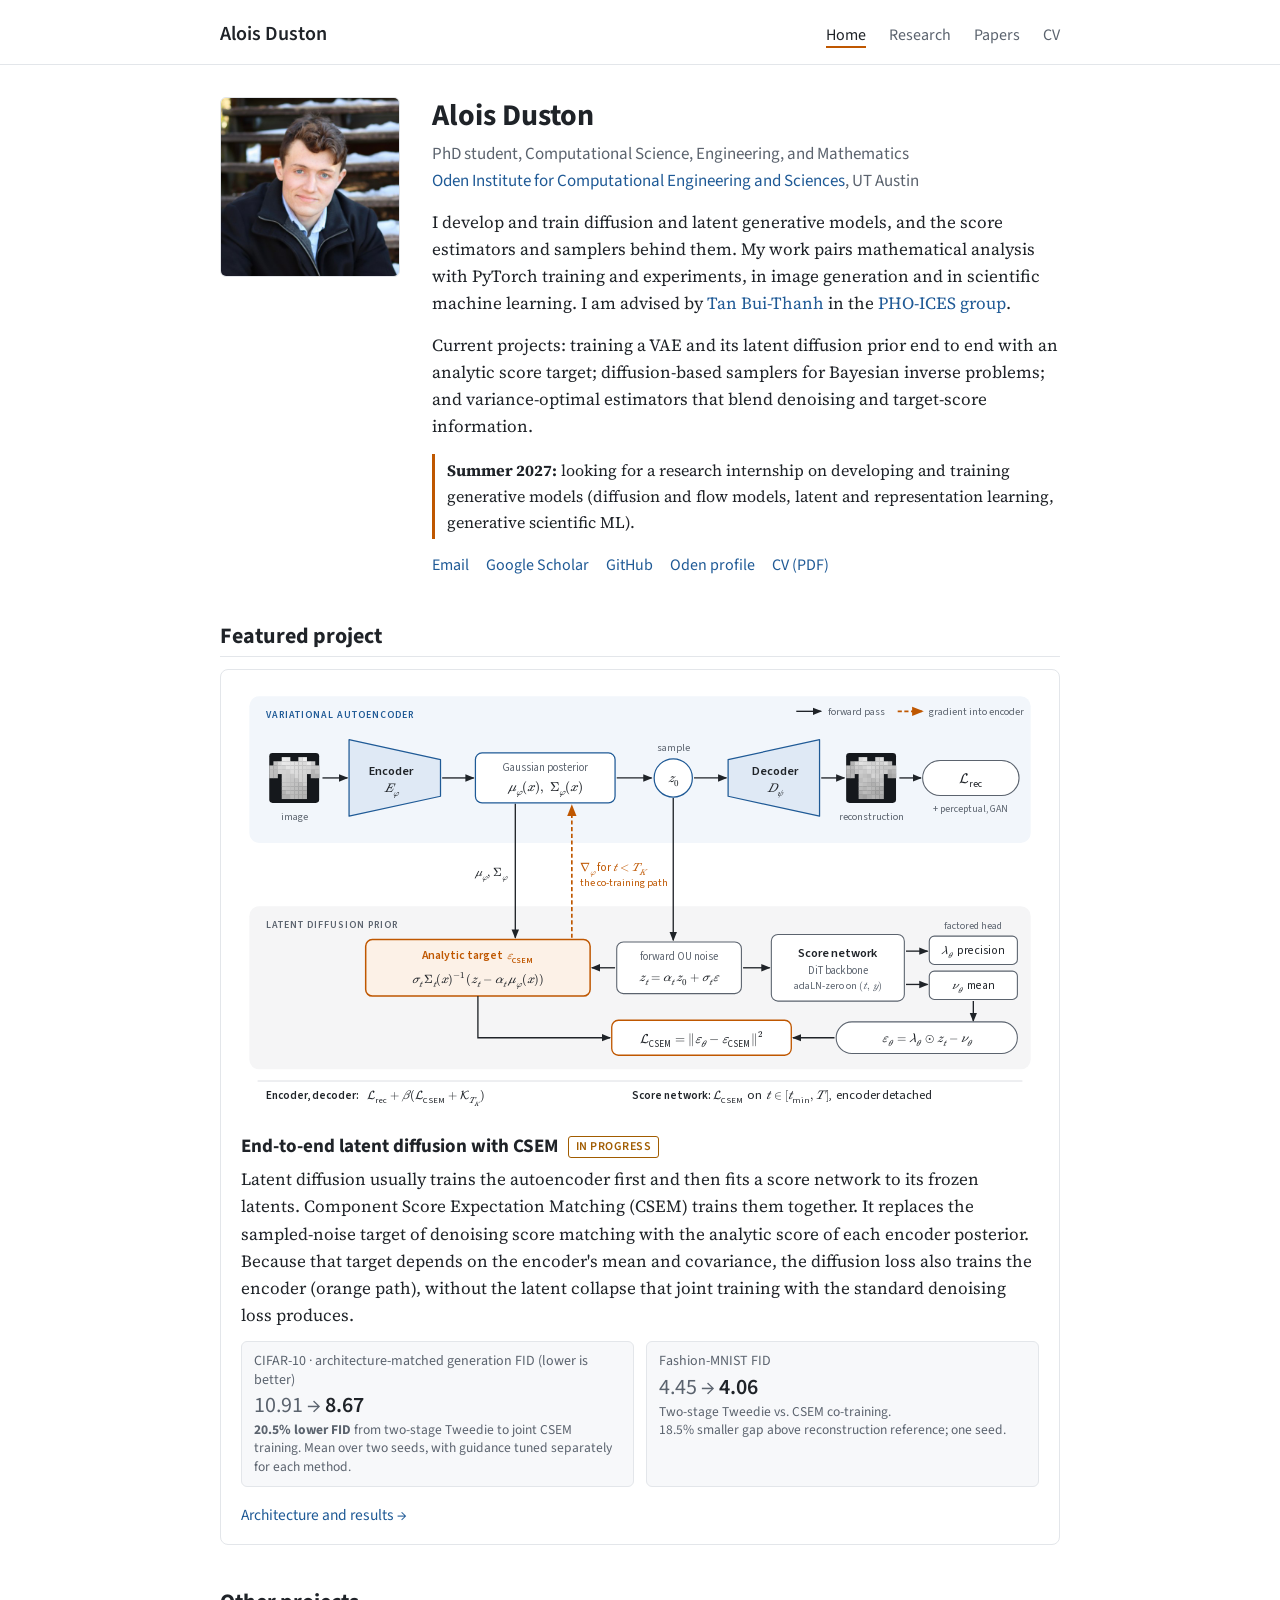
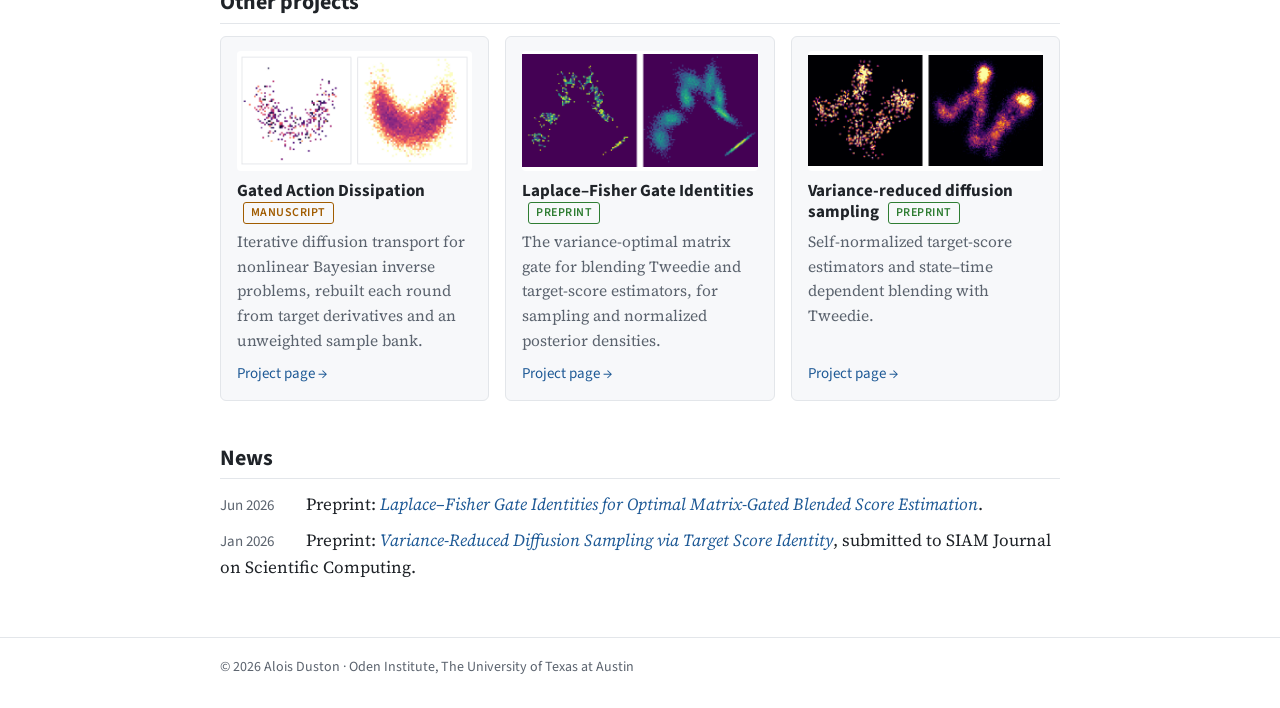
==== commit 4529db84: "Add files via upload" ====
--- a/index.html
+++ b/index.html
@@ -94,12 +94,18 @@
       also trains the encoder (orange path), without the latent collapse that joint training with the
       standard denoising loss produces.
     </p>
-    <!-- Same two-seed, architecture-matched CIFAR-10 comparison as research.html#csem. -->
-    <div class="stats single">
+    <!-- Same two-seed, architecture-matched CIFAR-10 comparison as research.html#csem;
+         Fashion-MNIST retains the preliminary seed-42 comparison. -->
+    <div class="stats two">
       <div class="stat">
         <div class="label">CIFAR-10 · architecture-matched generation FID (lower is better)</div>
         <div class="value"><span class="from">10.91 →</span> 8.67</div>
         <div class="ctx"><b>20.5% lower FID</b> from two-stage Tweedie to joint CSEM training. Mean over two seeds, with guidance tuned separately for each method.</div>
+      </div>
+      <div class="stat">
+        <div class="label">Fashion-MNIST FID</div>
+        <div class="value"><span class="from">4.45 →</span> 4.06</div>
+        <div class="ctx">Two-stage Tweedie vs. CSEM co-training.<br>18.5% smaller gap above reconstruction reference; one seed.</div>
       </div>
     </div>
     <a class="more" href="research.html#csem">Architecture and results →</a>
--- a/assets/style.css
+++ b/assets/style.css
@@ -76,6 +76,7 @@
 /* stat tiles: label, value, context */
 .stats { display: grid; grid-template-columns: repeat(3, 1fr); gap: 12px; margin: 4px 0 14px; }
 .stats.single { grid-template-columns: 1fr; }
+.stats.two { grid-template-columns: repeat(2, minmax(0, 1fr)); }
 .stat { background: var(--card); border: 1px solid var(--rule); border-radius: 6px; padding: 10px 12px; }
 .stat .label { font: 14px/1.3 var(--sans); color: var(--muted); }
 .stat .value { font: 600 22px/1.25 var(--sans); color: var(--text); margin: 3px 0 2px; }
@@ -196,7 +197,7 @@
   .wrap { padding: 0 16px; }
   .intro { flex-direction: column; gap: 18px; }
   .intro img.portrait { width: 140px; height: 140px; }
-  .cards, .cards.three, .fig-row, .stats { grid-template-columns: 1fr; }
+  .cards, .cards.three, .fig-row, .stats, .stats.two { grid-template-columns: 1fr; }
   .feature { padding: 14px 14px 12px; }
   .pub { flex-direction: column; gap: 8px; }
   .pub img { width: 100%; height: 140px; }
